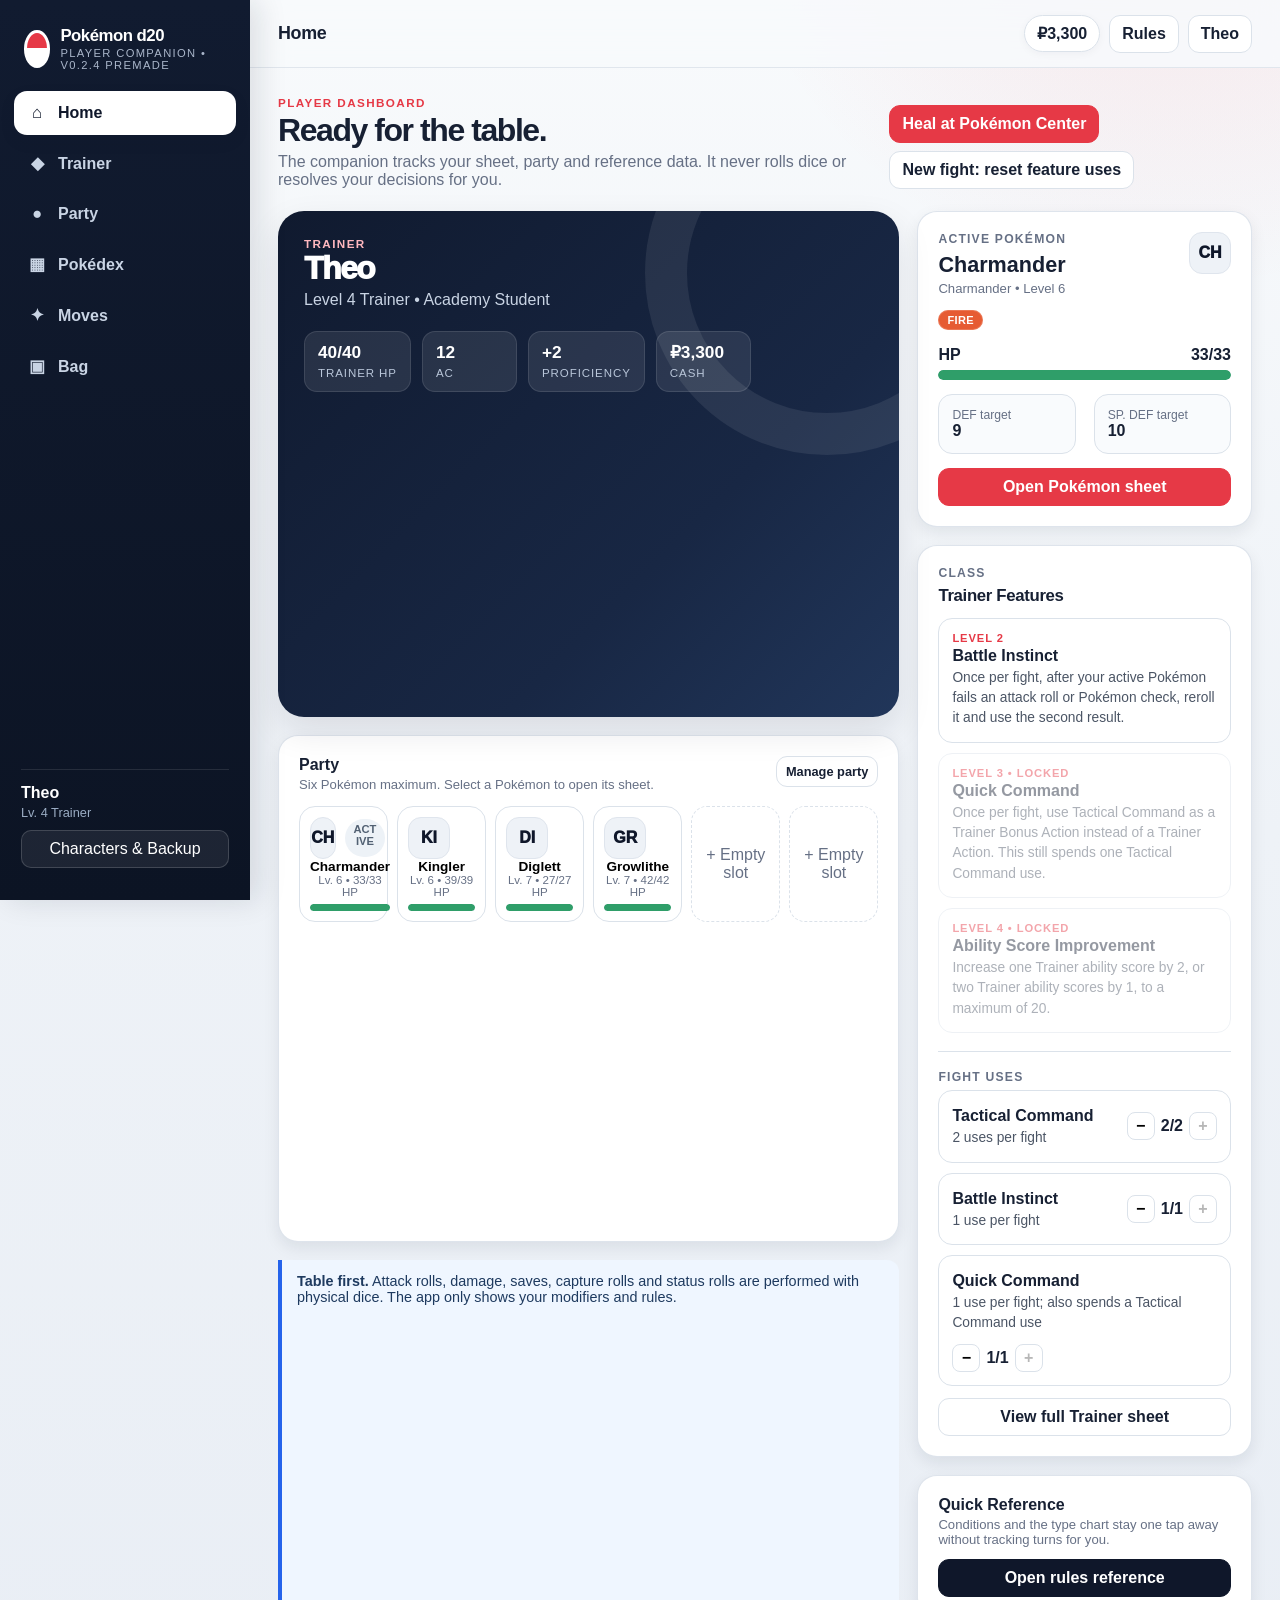
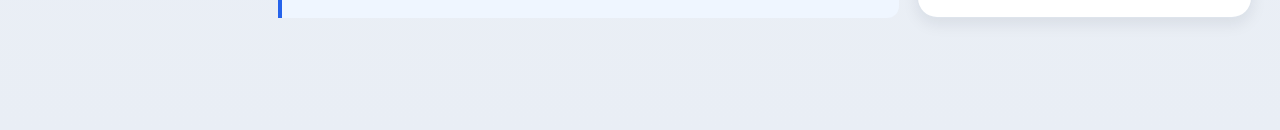
==== index.html @ 165f81e0 "Add files via upload" ====
<!doctype html>
<html lang="en">
<head>
  <meta charset="utf-8" />
  <meta name="viewport" content="width=device-width, initial-scale=1, viewport-fit=cover" />
  <meta name="theme-color" content="#e63946" />
  <meta name="description" content="Pokémon d20 V0.2.4 player companion — character, party, Pokédex, moves and inventory manager." />
  <link rel="manifest" href="manifest.webmanifest" />
  <link rel="icon" href="assets/icon.svg" type="image/svg+xml" />
  <link rel="stylesheet" href="styles.css" />
  <title>Pokémon d20 Companion</title>
</head>
<body>
  <div id="app" class="app-loading">
    <div class="loading-card">
      <div class="brand-orb">d20</div>
      <h1>Pokémon d20</h1>
      <p>Loading your trainer companion…</p>
    </div>
  </div>
  <div id="modal-root"></div>
  <script src="data-bundle.js"></script>
  <script src="app.js"></script>
</body>
</html>
---- styles.css ----
:root{
  --bg:#eef2f7;--panel:#ffffff;--panel-soft:#f8fafc;--ink:#172033;--muted:#667085;--line:#dbe2ea;
  --red:#e63946;--red-dark:#bf2433;--navy:#0f172a;--blue:#2563eb;--gold:#f4b942;--green:#2f9e69;
  --shadow:0 14px 35px rgba(15,23,42,.10);--shadow-sm:0 6px 16px rgba(15,23,42,.08);
  --radius:20px;--radius-sm:12px;--safe-bottom:env(safe-area-inset-bottom,0px);
}
*{box-sizing:border-box}html{min-height:100%;background:var(--bg)}body{margin:0;min-height:100vh;font-family:Inter,ui-sans-serif,-apple-system,BlinkMacSystemFont,"Segoe UI",Roboto,Helvetica,Arial,sans-serif;color:var(--ink);background:
radial-gradient(circle at 92% -10%,rgba(230,57,70,.12),transparent 29rem),
linear-gradient(180deg,#f8fafc 0,#eef2f7 48%,#e9eef5 100%);}
button,input,select,textarea{font:inherit}button{cursor:pointer}.hidden{display:none!important}.muted{color:var(--muted)}.tiny{font-size:.76rem}.small{font-size:.88rem}.nowrap{white-space:nowrap}.danger-text{color:#b42318}.success-text{color:#137a4c}.mono{font-variant-numeric:tabular-nums}

.app-loading{display:grid;place-items:center;min-height:100vh}.loading-card{text-align:center;background:#fff;padding:42px;border-radius:28px;box-shadow:var(--shadow)}
.brand-orb{width:72px;height:72px;border-radius:50%;background:linear-gradient(180deg,var(--red) 0 46%,var(--navy) 46% 54%,#fff 54%);border:5px solid var(--navy);display:grid;place-items:center;margin:0 auto 14px;font-weight:900;color:var(--navy);text-shadow:0 2px #fff;font-size:1rem}

.app-shell{min-height:100vh;display:grid;grid-template-columns:250px 1fr}.side-nav{position:sticky;top:0;height:100vh;background:linear-gradient(180deg,#111b30,#0c1424);color:#fff;padding:18px 14px;display:flex;flex-direction:column;z-index:20;box-shadow:8px 0 28px rgba(15,23,42,.12)}
.brand{display:flex;align-items:center;gap:10px;padding:8px 10px 20px}.brand .mini-orb{width:38px;height:38px;border-radius:50%;background:linear-gradient(180deg,var(--red) 0 46%,#fff 46%);border:3px solid #fff;position:relative}.brand .mini-orb:after{content:"";position:absolute;left:0;right:0;top:15px;height:4px;background:#fff}.brand-title{font-weight:900;letter-spacing:-.03em;font-size:1.05rem}.brand-sub{font-size:.7rem;color:#aab6ca;text-transform:uppercase;letter-spacing:.12em;margin-top:1px}
.nav-list{display:grid;gap:6px}.nav-btn{border:0;background:transparent;color:#c9d4e4;text-align:left;padding:12px 13px;border-radius:13px;display:flex;align-items:center;gap:11px;font-weight:700}.nav-btn:hover{background:rgba(255,255,255,.07);color:#fff}.nav-btn.active{background:#fff;color:var(--navy);box-shadow:var(--shadow-sm)}.nav-icon{font-size:1.05rem;width:20px;text-align:center}
.side-bottom{margin-top:auto;padding:14px 7px}.profile-mini{border-top:1px solid rgba(255,255,255,.1);padding-top:14px}.profile-mini-name{font-weight:800}.profile-mini-sub{font-size:.8rem;color:#9badc4;margin-top:3px}.side-action{width:100%;margin-top:10px;border:1px solid rgba(255,255,255,.16);background:rgba(255,255,255,.07);color:#fff;padding:9px;border-radius:10px}

.main{min-width:0}.topbar{position:sticky;top:0;z-index:15;height:68px;background:rgba(248,250,252,.88);backdrop-filter:blur(18px);border-bottom:1px solid rgba(219,226,234,.8);display:flex;align-items:center;justify-content:space-between;padding:0 28px}.top-title{font-size:1.12rem;font-weight:900;letter-spacing:-.02em}.top-actions{display:flex;align-items:center;gap:9px}.money-pill{background:#fff;border:1px solid var(--line);border-radius:999px;padding:8px 12px;font-weight:900;box-shadow:0 2px 8px rgba(15,23,42,.04)}
.icon-btn,.ghost-btn,.primary-btn,.secondary-btn,.danger-btn{border-radius:11px;border:1px solid var(--line);padding:9px 12px;font-weight:800;transition:.15s ease}.icon-btn,.ghost-btn{background:#fff;color:var(--ink)}.icon-btn:hover,.ghost-btn:hover{transform:translateY(-1px);box-shadow:var(--shadow-sm)}.primary-btn{background:var(--red);color:#fff;border-color:var(--red)}.primary-btn:hover{background:var(--red-dark);transform:translateY(-1px)}.secondary-btn{background:var(--navy);color:#fff;border-color:var(--navy)}.danger-btn{background:#fff5f5;color:#b42318;border-color:#fecaca}.btn-sm{padding:7px 9px;font-size:.8rem}.btn-block{width:100%}.btn-row{display:flex;gap:8px;flex-wrap:wrap}.link-btn{background:transparent;border:0;color:var(--blue);font-weight:800;padding:0}

.content{padding:28px;max-width:1480px;margin:0 auto 84px}.page-head{display:flex;align-items:flex-end;justify-content:space-between;gap:16px;margin-bottom:22px}.eyebrow{text-transform:uppercase;letter-spacing:.12em;color:var(--red);font-size:.73rem;font-weight:900}.page-title{font-size:2rem;line-height:1.05;margin:5px 0 5px;letter-spacing:-.045em}.page-sub{color:var(--muted);max-width:760px;margin:0}.section-title{font-size:1.05rem;font-weight:900;margin:0 0 12px;letter-spacing:-.02em}.section-kicker{font-size:.76rem;text-transform:uppercase;letter-spacing:.1em;font-weight:900;color:var(--muted);margin-bottom:6px}

.grid{display:grid;gap:18px}.grid-2{grid-template-columns:repeat(2,minmax(0,1fr))}.grid-3{grid-template-columns:repeat(3,minmax(0,1fr))}.grid-4{grid-template-columns:repeat(4,minmax(0,1fr))}.dashboard-grid{grid-template-columns:minmax(0,1.3fr) minmax(320px,.7fr)}
.card{background:var(--panel);border:1px solid rgba(219,226,234,.9);border-radius:var(--radius);box-shadow:var(--shadow-sm);padding:20px}.card.flush{padding:0;overflow:hidden}.card.soft{background:var(--panel-soft);box-shadow:none}.card-head{display:flex;justify-content:space-between;align-items:flex-start;gap:12px;margin-bottom:14px}.card-title{font-weight:900;font-size:1rem}.card-sub{color:var(--muted);font-size:.82rem;margin-top:3px}.rule-note{border-left:4px solid var(--red);background:#fff4f4;padding:13px 15px;border-radius:0 12px 12px 0;color:#5e2b30;font-size:.9rem}.info-note{border-left-color:var(--blue);background:#eff6ff;color:#1e3a5f}.warning-note{border-left-color:#f59f00;background:#fff8e1;color:#654700}

.hero-trainer{background:linear-gradient(135deg,#101a2f,#182744 65%,#21365a);color:#fff;border-radius:26px;padding:26px;position:relative;overflow:hidden;box-shadow:var(--shadow)}.hero-trainer:after{content:"";position:absolute;width:280px;height:280px;border-radius:50%;right:-110px;top:-120px;border:42px solid rgba(255,255,255,.08)}.hero-trainer>*{position:relative;z-index:1}.hero-name{font-size:2rem;font-weight:950;letter-spacing:-.05em}.hero-meta{color:#c9d4e4;margin-top:4px}.hero-row{display:flex;gap:11px;flex-wrap:wrap;margin-top:22px}.hero-stat{background:rgba(255,255,255,.09);border:1px solid rgba(255,255,255,.11);padding:10px 13px;border-radius:13px;min-width:95px}.hero-stat strong{display:block;font-size:1.08rem}.hero-stat span{font-size:.72rem;color:#b9c6d9;text-transform:uppercase;letter-spacing:.08em}

.party-strip{display:grid;grid-template-columns:repeat(6,minmax(0,1fr));gap:9px}.party-chip{border:1px solid var(--line);background:#fff;border-radius:16px;padding:10px;min-height:92px;display:flex;flex-direction:column;justify-content:space-between;transition:.15s}.party-chip:hover{transform:translateY(-2px);box-shadow:var(--shadow-sm)}.party-chip.empty{border-style:dashed;color:var(--muted);place-items:center;justify-content:center}.poke-avatar{width:42px;height:42px;border-radius:13px;display:grid;place-items:center;font-weight:950;background:#eef2f7;color:var(--navy);border:1px solid #dfe5ed}.party-name{font-weight:850;font-size:.85rem;white-space:nowrap;overflow:hidden;text-overflow:ellipsis}.party-level{font-size:.72rem;color:var(--muted)}
.hp-track{height:7px;background:#e6ebf1;border-radius:999px;overflow:hidden;margin-top:6px}.hp-fill{height:100%;background:var(--green);border-radius:inherit;transition:width .2s}.hp-fill.mid{background:#e8a116}.hp-fill.low{background:var(--red)}

.type-badge{display:inline-flex;align-items:center;justify-content:center;padding:4px 9px;border-radius:999px;color:#fff;font-size:.69rem;font-weight:900;letter-spacing:.035em;text-transform:uppercase;margin-right:4px;box-shadow:inset 0 0 0 1px rgba(255,255,255,.17)}
.type-Normal{background:#7f8590}.type-Fire{background:#e65b33}.type-Water{background:#3975cc}.type-Electric{background:#d5a90b}.type-Grass{background:#3c9b53}.type-Ice{background:#51a7ba}.type-Fighting{background:#b43b36}.type-Poison{background:#9551a4}.type-Ground{background:#b77d41}.type-Flying{background:#6f8bc8}.type-Psychic{background:#d84c7d}.type-Bug{background:#78952e}.type-Rock{background:#9b813f}.type-Ghost{background:#635d98}.type-Dragon{background:#5c4bc4}.type-Dark{background:#4c4549}.type-Steel{background:#667c8b}.type-Fairy{background:#cc75a5}

.stat-grid{display:grid;grid-template-columns:repeat(6,minmax(76px,1fr));gap:9px}.stat-box{background:#f7f9fc;border:1px solid var(--line);border-radius:14px;padding:11px;text-align:center}.stat-label{font-size:.66rem;letter-spacing:.08em;text-transform:uppercase;color:var(--muted);font-weight:900}.stat-score{font-size:1.35rem;font-weight:950;margin-top:2px}.stat-mod{font-size:.78rem;color:var(--muted);font-weight:800}.target-stat{background:#fff5f5;border-color:#f7cdd1}.target-stat .stat-score{color:var(--red-dark)}

.ability-grid{display:grid;grid-template-columns:repeat(6,minmax(90px,1fr));gap:10px}.ability{border:1px solid var(--line);background:#fff;border-radius:16px;text-align:center;padding:13px 8px}.ability-name{font-size:.66rem;text-transform:uppercase;letter-spacing:.08em;color:var(--muted);font-weight:900}.ability-score{font-size:1.45rem;font-weight:950;margin:3px 0}.ability-mod{width:36px;height:36px;border-radius:50%;border:2px solid var(--navy);display:grid;place-items:center;margin:auto;font-weight:900;background:#fff}

.skill-list{display:grid;grid-template-columns:repeat(2,minmax(0,1fr));gap:7px 16px}.skill-row{display:flex;align-items:center;justify-content:space-between;padding:8px 0;border-bottom:1px solid #edf0f4}.skill-left{display:flex;align-items:center;gap:8px}.prof-dot{width:12px;height:12px;border:2px solid #8b98aa;border-radius:50%}.prof-dot.on{background:var(--red);border-color:var(--red)}.skill-mod{font-weight:900;font-variant-numeric:tabular-nums}
.feature-list{display:grid;gap:10px}.feature{border:1px solid var(--line);border-radius:14px;padding:13px;background:#fff}.feature.locked{opacity:.45}.feature-level{font-size:.7rem;font-weight:900;color:var(--red);text-transform:uppercase;letter-spacing:.08em}.feature-name{font-weight:900;margin:3px 0}.feature-text{font-size:.86rem;color:#4b5565;line-height:1.48}

.toolbar{display:flex;gap:9px;align-items:center;flex-wrap:wrap;margin-bottom:16px}.search{position:relative;flex:1;min-width:220px}.search input{width:100%;border:1px solid var(--line);border-radius:13px;padding:11px 12px 11px 38px;background:#fff;outline:none}.search:before{content:"⌕";position:absolute;left:13px;top:8px;font-size:1.3rem;color:#8491a3}.select{border:1px solid var(--line);background:#fff;border-radius:12px;padding:10px 11px;color:var(--ink);font-weight:700;outline:none}

.dex-grid{display:grid;grid-template-columns:repeat(4,minmax(0,1fr));gap:12px}.dex-card{border:1px solid var(--line);background:#fff;border-radius:17px;padding:13px;text-align:left;transition:.15s;min-height:118px}.dex-card:hover{transform:translateY(-2px);box-shadow:var(--shadow-sm);border-color:#c6d0dc}.dex-no{font-size:.68rem;color:var(--muted);font-weight:900;letter-spacing:.07em}.dex-name{font-weight:950;font-size:1rem;margin:6px 0 9px}.dex-state{font-size:.72rem;font-weight:850;color:var(--muted);margin-top:8px}.state-caught{color:#137a4c}.state-scanned{color:#7a4fd1}.state-seen{color:#2166b5}.locked-line{height:8px;background:#e8edf3;border-radius:999px;margin:6px 0;width:72%}

.move-list{display:grid;grid-template-columns:repeat(2,minmax(0,1fr));gap:11px}.move-card{border:1px solid var(--line);border-radius:16px;background:#fff;padding:14px;text-align:left;transition:.15s}.move-card:hover{transform:translateY(-1px);box-shadow:var(--shadow-sm)}.move-top{display:flex;justify-content:space-between;align-items:center;gap:8px}.move-name{font-weight:950}.move-kind{font-size:.72rem;color:var(--muted);font-weight:800}.move-rule{font-size:.84rem;line-height:1.45;color:#4b5565;margin-top:9px}.move-group{font-size:.68rem;text-transform:uppercase;letter-spacing:.07em;color:#8a96a6;font-weight:900;margin-top:8px}

.pokemon-sheet-head{display:flex;justify-content:space-between;align-items:flex-start;gap:16px}.pokemon-ident{display:flex;gap:14px;align-items:center}.pokemon-big-avatar{width:76px;height:76px;border-radius:22px;background:linear-gradient(135deg,#f0f4f9,#fff);border:1px solid var(--line);display:grid;place-items:center;font-weight:950;font-size:1.25rem;box-shadow:var(--shadow-sm)}.pokemon-name{font-size:1.8rem;font-weight:950;letter-spacing:-.04em}.pokemon-species{color:var(--muted);font-size:.92rem}.hp-editor{display:flex;gap:8px;align-items:center;margin-top:10px}.hp-input{width:78px;border:1px solid var(--line);border-radius:10px;padding:8px;text-align:center;font-weight:900}
.move-slot-grid{display:grid;grid-template-columns:repeat(2,minmax(0,1fr));gap:10px}.move-slot{border:1px solid var(--line);border-radius:15px;padding:12px;background:#fbfcfe;min-height:96px}.move-slot.empty{border-style:dashed;display:grid;place-items:center;color:var(--muted)}.move-slot-name{font-weight:900}.move-slot-rule{font-size:.78rem;color:var(--muted);line-height:1.4;margin-top:6px}.mark-row{display:flex;gap:8px;align-items:center}.mark{width:25px;height:25px;border-radius:50%;border:2px solid #aab5c4;background:#fff}.mark.on{background:var(--gold);border-color:#d79d1a;box-shadow:inset 0 0 0 4px #fff4bf}.status-chip{display:inline-flex;border:1px solid #f1b8bd;background:#fff3f4;color:#a72b36;border-radius:999px;padding:5px 9px;font-weight:850;font-size:.73rem}
.stage-grid{display:grid;grid-template-columns:repeat(5,1fr);gap:7px}.stage-control{border:1px solid var(--line);border-radius:12px;padding:8px;text-align:center}.stage-label{font-size:.62rem;color:var(--muted);font-weight:900}.stage-value{font-weight:950;margin:5px 0}.mini-stepper{display:flex;justify-content:center;gap:5px}.mini-stepper button{width:26px;height:26px;border:1px solid var(--line);background:#fff;border-radius:8px;font-weight:900}

.inventory-header{display:flex;align-items:center;justify-content:space-between;gap:12px}.slot-meter{font-size:.82rem;color:var(--muted)}.inventory-groups{display:grid;gap:18px}.item-row{display:grid;grid-template-columns:minmax(160px,1fr) minmax(260px,2fr) 90px 120px;gap:10px;align-items:center;padding:10px 0;border-bottom:1px solid #edf0f4}.item-name{font-weight:900}.item-effect{font-size:.8rem;color:var(--muted);line-height:1.35}.qty-control{display:flex;align-items:center;gap:6px}.qty-control button{width:28px;height:28px;border-radius:8px;border:1px solid var(--line);background:#fff;font-weight:900}.qty-num{min-width:22px;text-align:center;font-weight:900}.price{font-weight:900;text-align:right}.shop-row{grid-template-columns:minmax(160px,1fr) minmax(280px,2fr) 90px 90px}.sold-out{opacity:.5}

.form-shell{max-width:980px;margin:40px auto;padding:20px}.creator-card{background:#fff;border:1px solid var(--line);border-radius:28px;box-shadow:var(--shadow);overflow:hidden}.creator-head{padding:28px;background:linear-gradient(135deg,#101a2f,#1d3357);color:#fff}.creator-body{padding:28px}.steps{display:flex;gap:6px;margin-top:18px}.step{height:6px;flex:1;background:rgba(255,255,255,.18);border-radius:99px}.step.on{background:#fff}.form-grid{display:grid;grid-template-columns:repeat(2,minmax(0,1fr));gap:14px}.field{display:grid;gap:6px}.field label{font-size:.75rem;font-weight:900;color:#4e5968;text-transform:uppercase;letter-spacing:.055em}.field input,.field select,.field textarea{border:1px solid var(--line);border-radius:12px;padding:11px 12px;background:#fff;outline:none;color:var(--ink)}.field textarea{min-height:110px;resize:vertical}.field input:focus,.field select:focus,.field textarea:focus{border-color:#7aa2e8;box-shadow:0 0 0 3px rgba(37,99,235,.1)}.option-grid{display:grid;grid-template-columns:repeat(3,minmax(0,1fr));gap:10px}.option-card{border:1px solid var(--line);border-radius:14px;padding:13px;background:#fff;text-align:left}.option-card.selected{border-color:var(--red);box-shadow:0 0 0 2px rgba(230,57,70,.12);background:#fff7f7}.check-grid{display:grid;grid-template-columns:repeat(2,minmax(0,1fr));gap:8px}.check-card{display:flex;gap:8px;align-items:center;border:1px solid var(--line);border-radius:12px;padding:10px;background:#fff}.review-grid{display:grid;grid-template-columns:repeat(2,minmax(0,1fr));gap:12px}.review-box{border:1px solid var(--line);border-radius:14px;padding:13px;background:#f9fbfd}.creator-actions{display:flex;justify-content:space-between;gap:12px;margin-top:24px}

.modal-backdrop{position:fixed;inset:0;background:rgba(7,13,25,.57);backdrop-filter:blur(5px);z-index:100;display:grid;place-items:center;padding:18px}.modal{width:min(860px,100%);max-height:91vh;overflow:auto;background:#fff;border-radius:24px;box-shadow:0 30px 80px rgba(0,0,0,.32);border:1px solid rgba(255,255,255,.35)}.modal-head{position:sticky;top:0;background:rgba(255,255,255,.96);backdrop-filter:blur(10px);display:flex;justify-content:space-between;align-items:center;padding:18px 20px;border-bottom:1px solid var(--line);z-index:2}.modal-title{font-size:1.15rem;font-weight:950}.modal-body{padding:20px}.close-btn{border:0;background:#eef2f7;border-radius:50%;width:34px;height:34px;font-size:1rem}.divider{height:1px;background:var(--line);margin:18px 0}.tag{display:inline-flex;padding:4px 8px;border-radius:999px;background:#edf2f7;color:#526173;font-size:.7rem;font-weight:850;margin:2px}.kbd{display:inline-block;border:1px solid #ccd5df;background:#f8fafc;border-bottom-width:2px;border-radius:6px;padding:2px 5px;font-size:.72rem;font-weight:800}

.empty-state{text-align:center;padding:38px 20px;color:var(--muted)}.empty-state strong{display:block;color:var(--ink);font-size:1.05rem;margin-bottom:5px}.empty-icon{font-size:2rem;margin-bottom:8px}.footer-note{font-size:.72rem;color:#7b8796;text-align:center;padding:18px 0 4px}
.mobile-nav{display:none}

@media(max-width:1180px){.dex-grid{grid-template-columns:repeat(3,1fr)}.party-strip{grid-template-columns:repeat(3,1fr)}.grid-4{grid-template-columns:repeat(2,1fr)}.stat-grid{grid-template-columns:repeat(3,1fr)}.ability-grid{grid-template-columns:repeat(3,1fr)}}
@media(max-width:880px){.app-shell{display:block}.side-nav{display:none}.topbar{height:60px;padding:0 16px}.content{padding:18px 14px 96px}.dashboard-grid,.grid-2,.grid-3{grid-template-columns:1fr}.dex-grid{grid-template-columns:repeat(2,1fr)}.move-list{grid-template-columns:1fr}.mobile-nav{display:grid;grid-template-columns:repeat(6,1fr);position:fixed;left:0;right:0;bottom:0;z-index:40;background:rgba(255,255,255,.96);backdrop-filter:blur(18px);border-top:1px solid var(--line);padding:7px 5px calc(7px + var(--safe-bottom))}.mobile-nav button{border:0;background:transparent;display:grid;place-items:center;gap:2px;font-size:.65rem;color:#667085;padding:5px 1px}.mobile-nav button span:first-child{font-size:1rem}.mobile-nav button.active{color:var(--red);font-weight:900}.page-title{font-size:1.65rem}.hero-name{font-size:1.7rem}.item-row,.shop-row{grid-template-columns:1fr 76px}.item-effect{grid-column:1/-1}.price{text-align:left}.form-shell{margin:0 auto;padding:10px}.creator-body,.creator-head{padding:20px}.form-grid,.option-grid,.review-grid{grid-template-columns:1fr}.pokemon-sheet-head{display:block}.pokemon-ident{margin-bottom:14px}.move-slot-grid{grid-template-columns:1fr}}
@media(max-width:560px){.dex-grid{grid-template-columns:1fr 1fr;gap:8px}.dex-card{min-height:105px;padding:10px}.party-strip{grid-template-columns:repeat(2,1fr)}.ability-grid{grid-template-columns:repeat(3,1fr);gap:7px}.stat-grid{grid-template-columns:repeat(3,1fr);gap:7px}.skill-list{grid-template-columns:1fr}.top-title{font-size:.98rem}.money-pill{font-size:.82rem;padding:7px 9px}.page-head{display:block}.page-head .btn-row{margin-top:12px}.stage-grid{grid-template-columns:repeat(5,minmax(52px,1fr));overflow:auto}.toolbar{align-items:stretch}.toolbar>*{width:100%}.search{min-width:100%}}

/* V0.2.1 layout hardening */
.grid>*,.card,.review-box,.feature,.skill-row,.modal-body,.trainer-layout>*{min-width:0}
.card,.review-box,.feature,.skill-row{overflow-wrap:anywhere}
.trainer-layout{display:grid;grid-template-columns:minmax(0,1.4fr) minmax(280px,.8fr);gap:18px;align-items:start;width:100%}
.trainer-layout>section,.trainer-layout>aside{min-width:0;width:100%}
.stage-grid{grid-template-columns:repeat(auto-fit,minmax(74px,1fr));width:100%;min-width:0;overflow:visible}
.stage-control{min-width:0;overflow:hidden}
.mini-stepper{display:grid;grid-template-columns:repeat(2,26px);justify-content:center;gap:5px}
.move-locked{opacity:.5;background:#f7f8fa}
@media(max-width:1100px){.trainer-layout{grid-template-columns:1fr}}
@media(max-width:560px){.stage-grid{grid-template-columns:repeat(2,minmax(0,1fr));overflow:visible}}

/* V0.2.3 playtest refinements */
.fixed-value{min-height:44px;display:flex;align-items:center;padding:0 12px;border:1px solid rgba(255,255,255,.14);border-radius:10px;background:rgba(255,255,255,.06);font-weight:800;color:#fff}.field-help{margin-top:6px;font-size:.78rem;color:#9fb0c5;line-height:1.35}
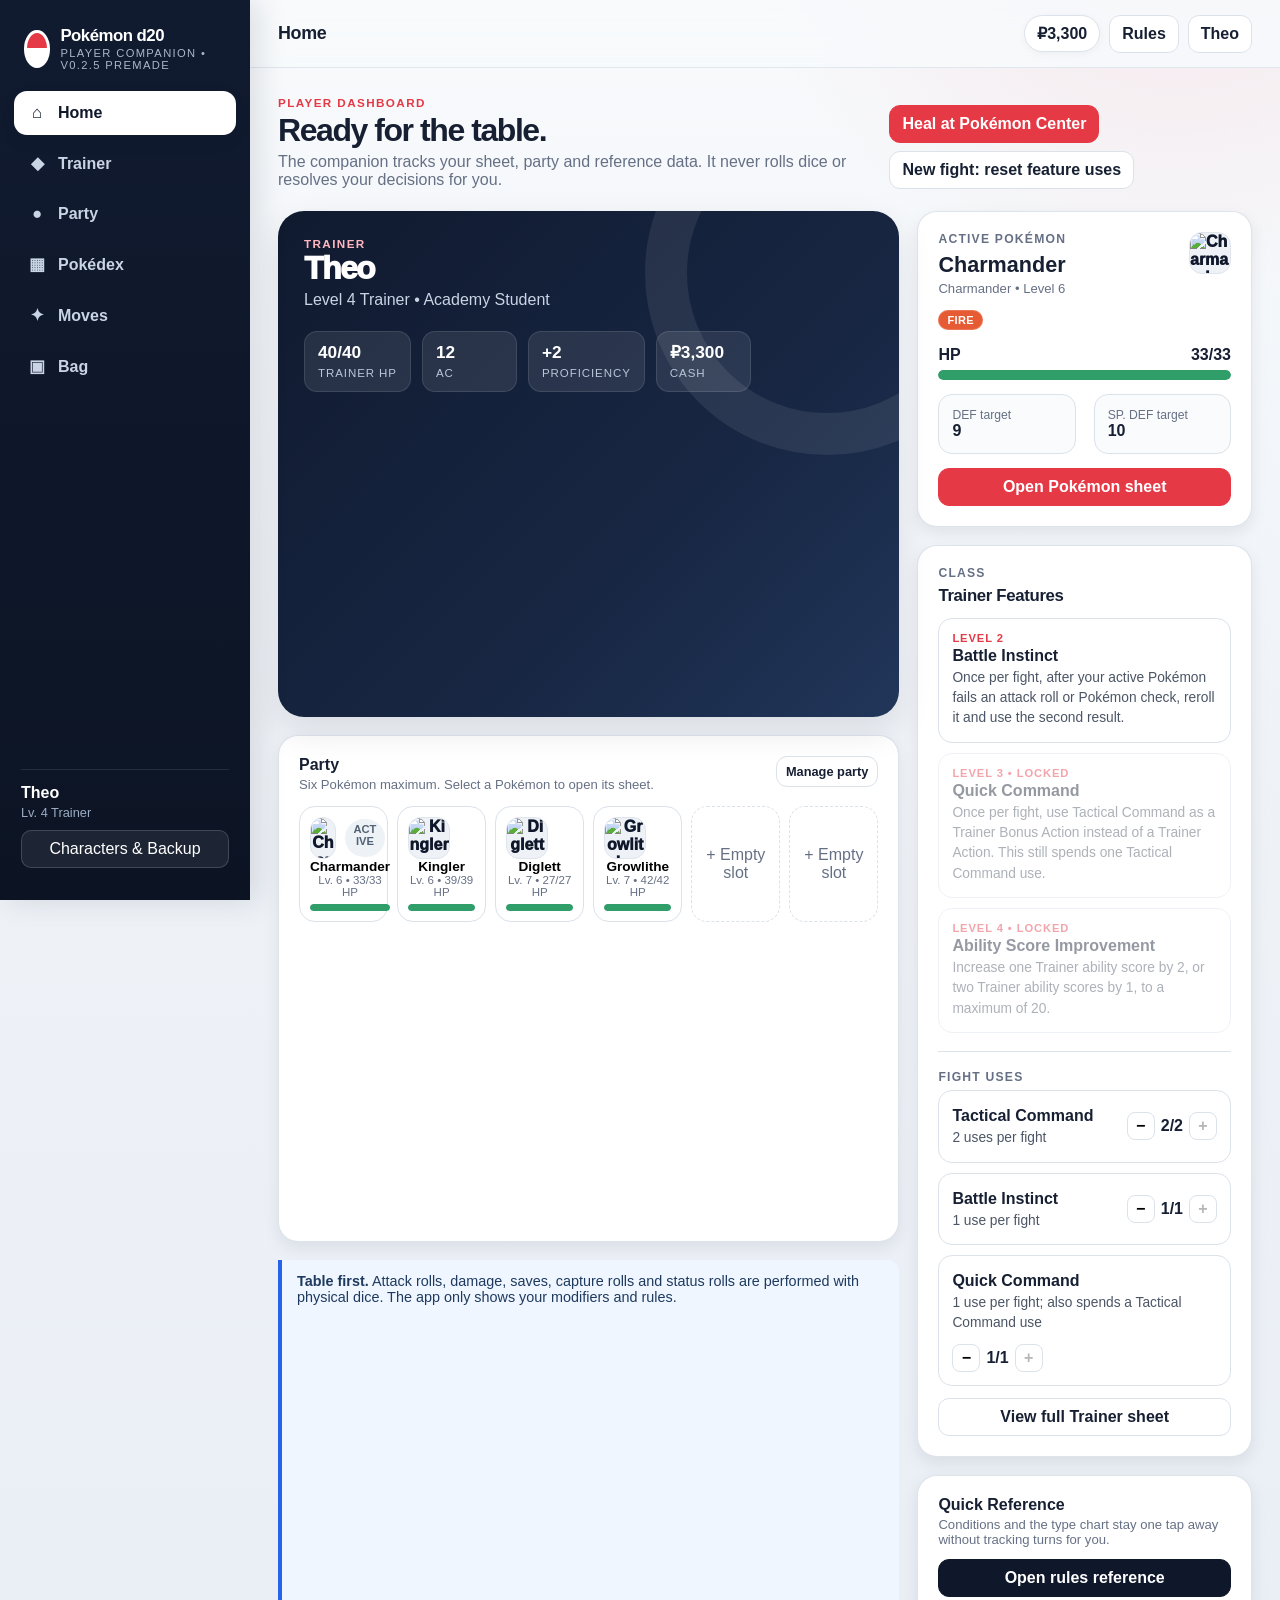
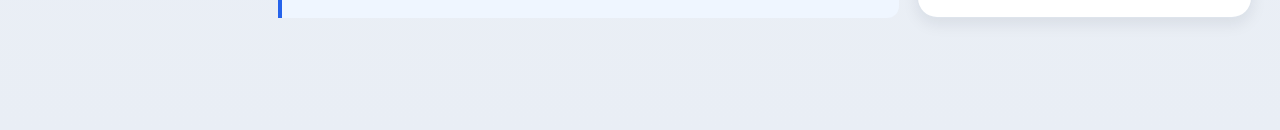
==== commit 3cd25f9c: "Add files via upload" ====
--- a/index.html
+++ b/index.html
@@ -4,7 +4,7 @@
   <meta charset="utf-8" />
   <meta name="viewport" content="width=device-width, initial-scale=1, viewport-fit=cover" />
   <meta name="theme-color" content="#e63946" />
-  <meta name="description" content="Pokémon d20 V0.2.4 player companion — character, party, Pokédex, moves and inventory manager." />
+  <meta name="description" content="Pokémon d20 V0.2.5 player companion — character, party, Pokédex, moves and inventory manager." />
   <link rel="manifest" href="manifest.webmanifest" />
   <link rel="icon" href="assets/icon.svg" type="image/svg+xml" />
   <link rel="stylesheet" href="styles.css" />
--- a/styles.css
+++ b/styles.css
@@ -77,3 +77,6 @@
 
 /* V0.2.3 playtest refinements */
 .fixed-value{min-height:44px;display:flex;align-items:center;padding:0 12px;border:1px solid rgba(255,255,255,.14);border-radius:10px;background:rgba(255,255,255,.06);font-weight:800;color:#fff}.field-help{margin-top:6px;font-size:.78rem;color:#9fb0c5;line-height:1.35}
+
+/* V0.2.5 Pokémon sprites */
+.poke-avatar,.pokemon-big-avatar{overflow:hidden}.pokemon-sprite{display:block;width:100%;height:100%;object-fit:contain;image-rendering:pixelated}.pokemon-sprite-large{width:100%;height:100%}.dex-sprite{width:72px;height:72px;margin:0 auto 6px;display:grid;place-items:center}.dex-sprite .pokemon-sprite{width:72px;height:72px}.dex-silhouette .pokemon-sprite{filter:brightness(0);opacity:.22}.substitute-banner{display:flex;justify-content:space-between;gap:12px;align-items:center;border:1px solid #d6c7a2;background:#fff9e8;border-radius:12px;padding:10px 12px;margin-bottom:10px}.substitute-sprite{filter:none}.starter-preview{display:flex;gap:14px;align-items:center;margin-top:14px;padding:12px;border:1px solid var(--line);border-radius:14px;background:var(--panel-soft)}.starter-preview .pokemon-sprite{width:80px;height:80px}
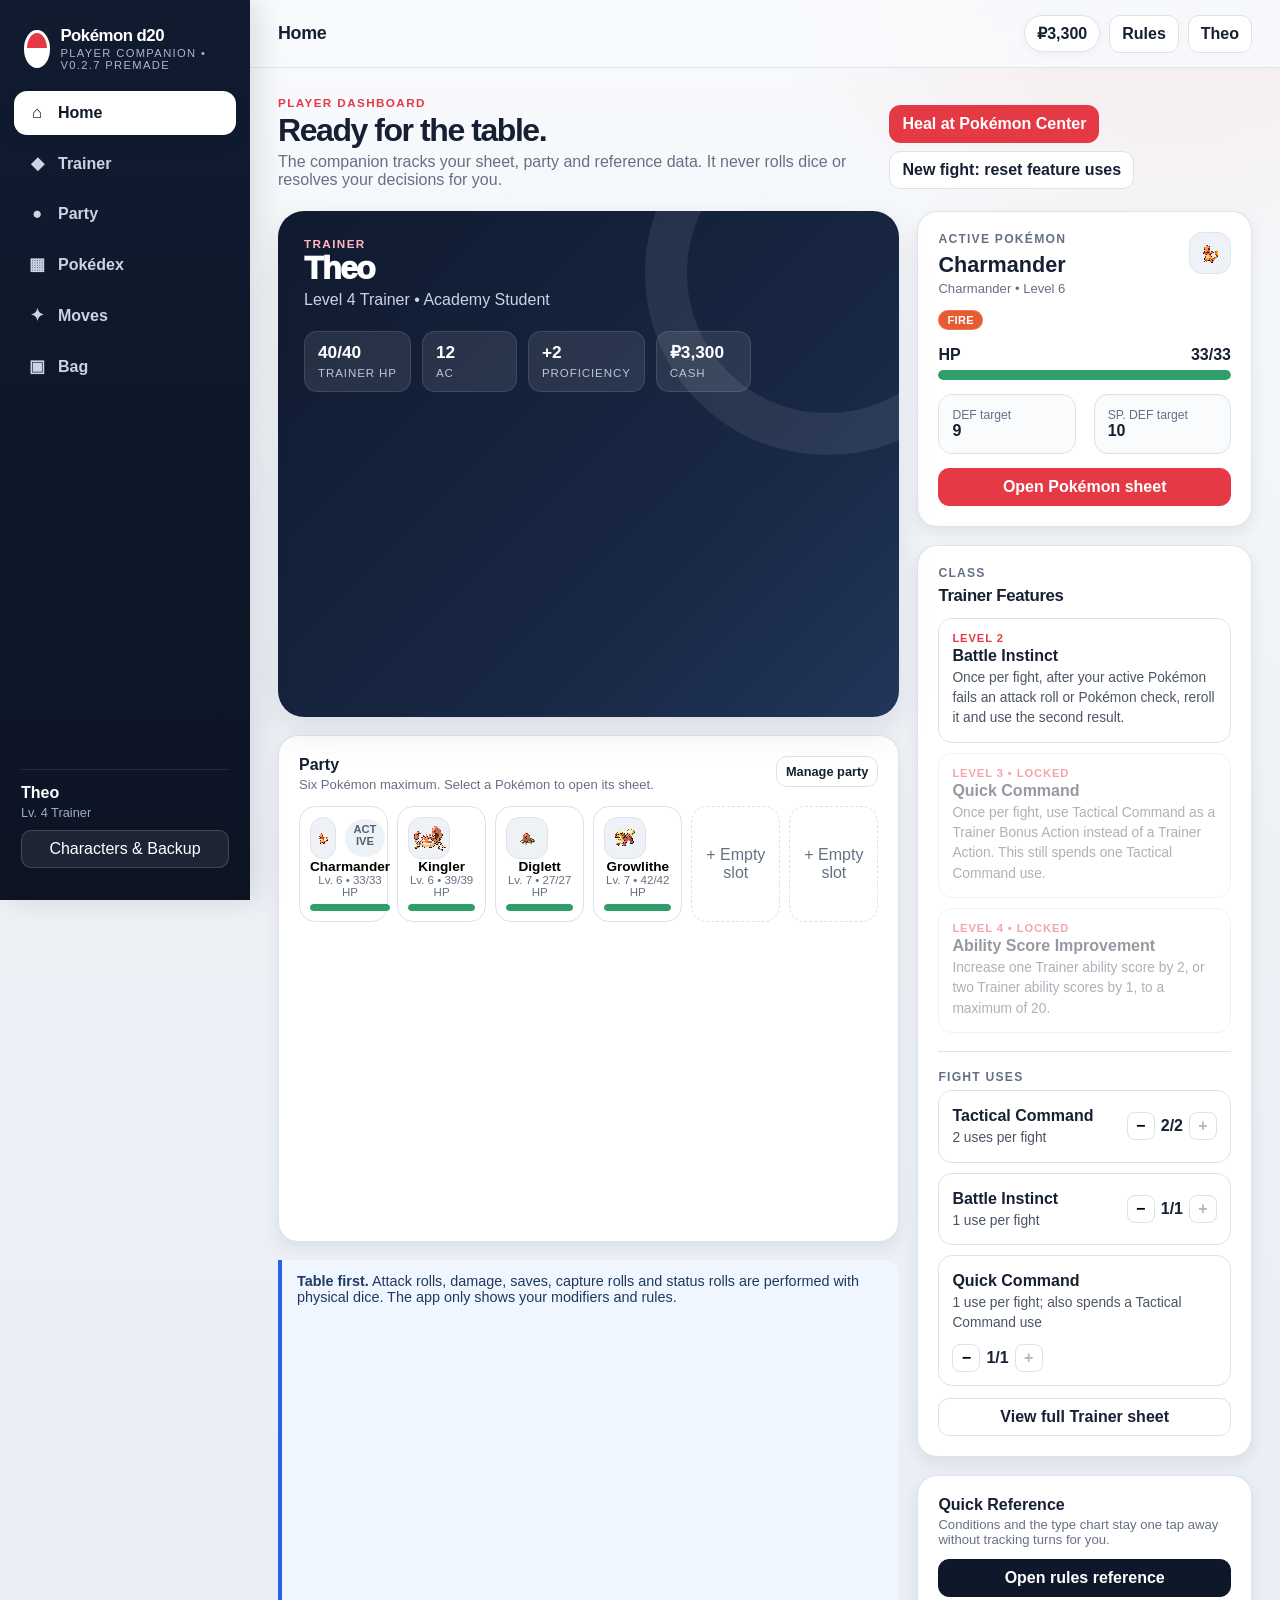
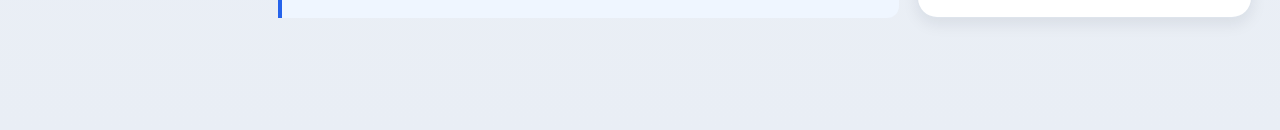
==== commit 05627f0f: "shiny" ====
--- a/index.html
+++ b/index.html
@@ -4,7 +4,7 @@
   <meta charset="utf-8" />
   <meta name="viewport" content="width=device-width, initial-scale=1, viewport-fit=cover" />
   <meta name="theme-color" content="#e63946" />
-  <meta name="description" content="Pokémon d20 V0.2.5 player companion — character, party, Pokédex, moves and inventory manager." />
+  <meta name="description" content="Pokémon d20 V0.2.7 player companion — character, party, Pokédex, moves and inventory manager." />
   <link rel="manifest" href="manifest.webmanifest" />
   <link rel="icon" href="assets/icon.svg" type="image/svg+xml" />
   <link rel="stylesheet" href="styles.css" />
